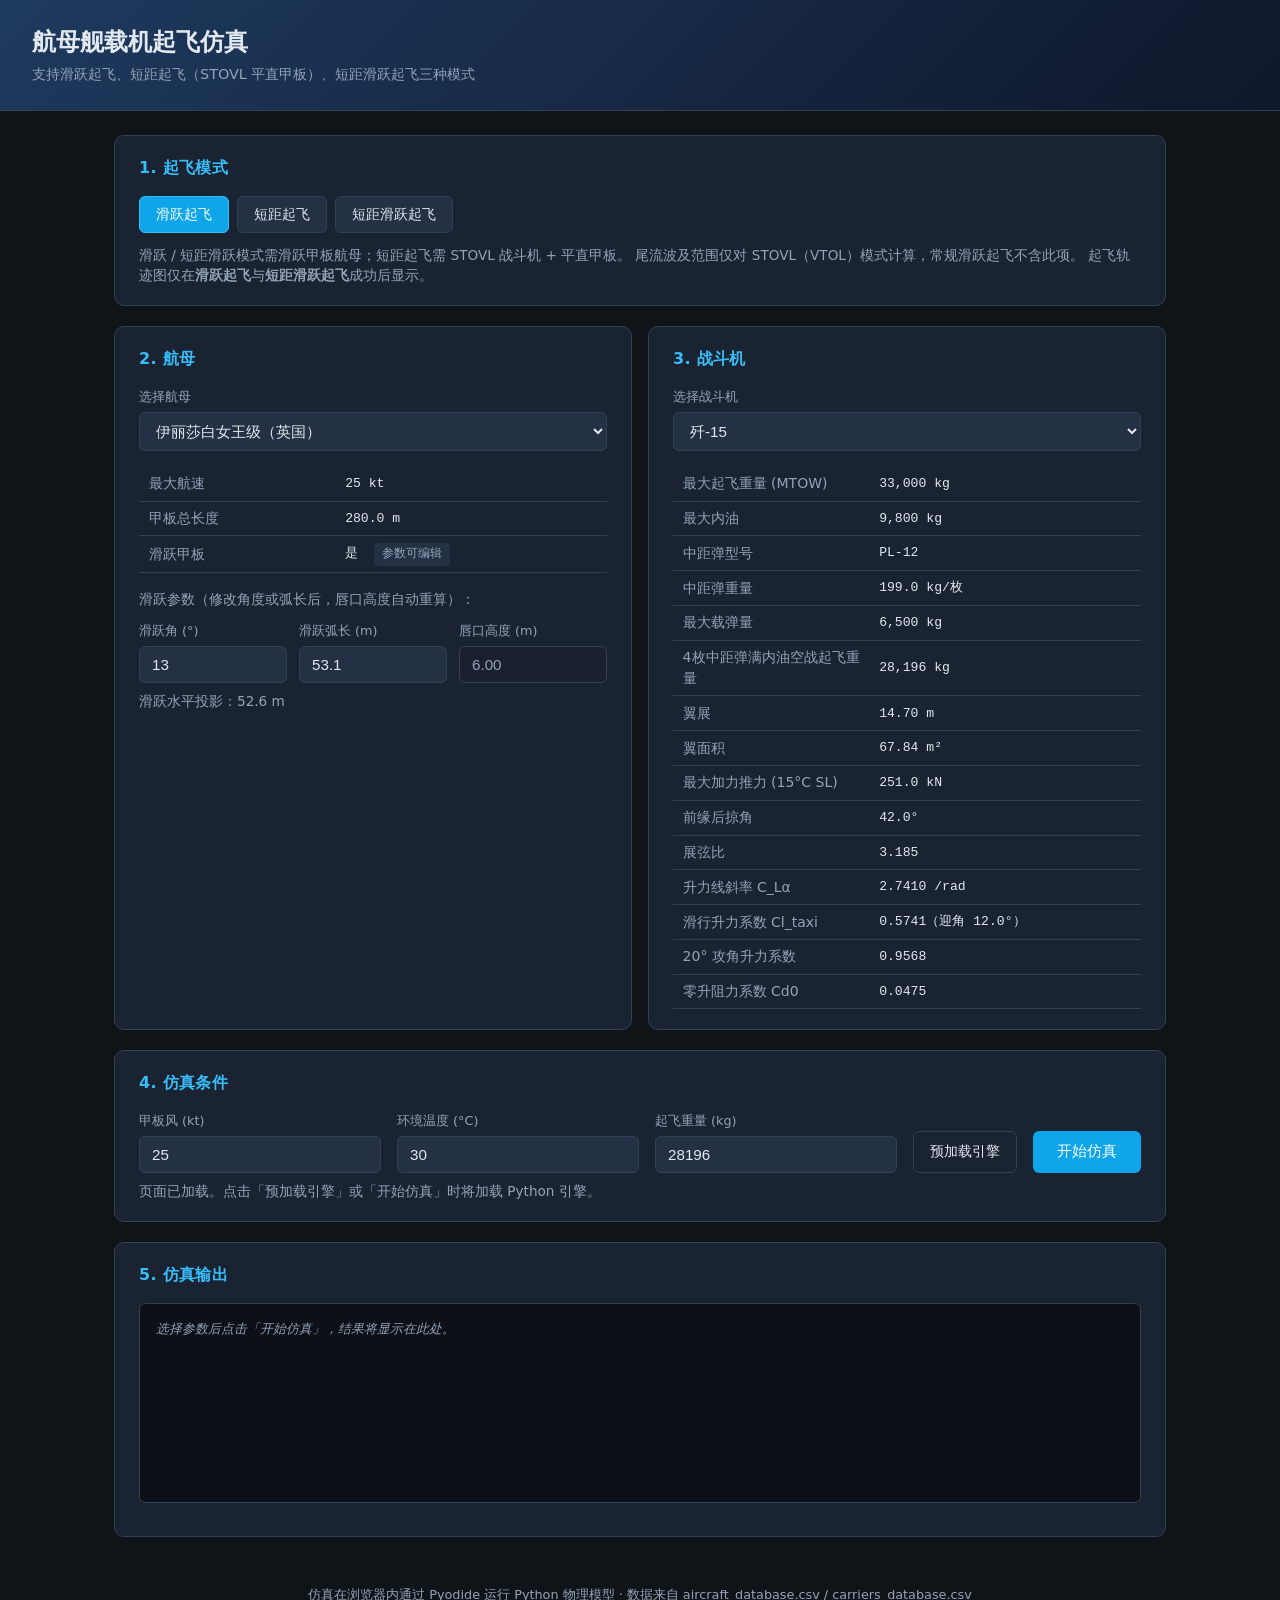
==== docs/index.html @ 0b32139d "fix: 默认甲板风始终取所选航母最大航速。 此前仅对滑跃航母自动填入，平直甲板会留在硬编码 30 kt。  Co-authored-by: Cursor <cursoragent@cursor.co" ====
<!DOCTYPE html>
<html lang="zh-CN">
<head>
  <meta charset="UTF-8">
  <meta name="viewport" content="width=device-width, initial-scale=1.0">
  <title>航母舰载机起飞仿真</title>
  <link rel="stylesheet" href="css/style.css">
</head>
<body>
  <header>
    <h1>航母舰载机起飞仿真</h1>
    <p>支持滑跃起飞、短距起飞（STOVL 平直甲板）、短距滑跃起飞三种模式</p>
  </header>

  <main>
    <section class="card">
      <h2>1. 起飞模式</h2>
      <div class="mode-group">
        <button type="button" class="mode-btn active" data-mode="ski_jump">滑跃起飞</button>
        <button type="button" class="mode-btn" data-mode="short_takeoff">短距起飞</button>
        <button type="button" class="mode-btn" data-mode="short_ski_jump">短距滑跃起飞</button>
      </div>
      <p style="margin: 0.75rem 0 0; font-size: 0.85rem; color: var(--muted);">
        滑跃 / 短距滑跃模式需滑跃甲板航母；短距起飞需 STOVL 战斗机 + 平直甲板。
        尾流波及范围仅对 STOVL（VTOL）模式计算，常规滑跃起飞不含此项。
        起飞轨迹图仅在<strong>滑跃起飞</strong>与<strong>短距滑跃起飞</strong>成功后显示。
      </p>
    </section>

    <div class="grid-2">
      <section class="card">
        <h2>2. 航母</h2>
        <label for="carrierSelect">选择航母</label>
        <select id="carrierSelect"></select>
        <table class="spec-table" style="margin-top: 1rem;">
          <tbody id="carrierSpecs"></tbody>
        </table>
        <div id="skiJumpSection" class="hidden">
          <p style="font-size: 0.85rem; color: var(--muted); margin: 1rem 0 0.5rem;">
            滑跃参数（修改角度或弧长后，唇口高度自动重算）：
          </p>
          <div class="ski-edit-row">
            <div>
              <label for="skiAngle">滑跃角 (°)</label>
              <input type="number" id="skiAngle" step="0.1" min="1" max="20">
            </div>
            <div>
              <label for="skiArcLength">滑跃弧长 (m)</label>
              <input type="number" id="skiArcLength" step="0.1" min="1">
            </div>
            <div class="readonly">
              <label for="skiHeight">唇口高度 (m)</label>
              <input type="number" id="skiHeight" readonly tabindex="-1">
            </div>
          </div>
          <p style="font-size: 0.85rem; color: var(--muted); margin: 0.5rem 0 0;">
            滑跃水平投影：<span id="skiHorizontal">—</span> m
          </p>
        </div>
      </section>

      <section class="card">
        <h2>3. 战斗机</h2>
        <label for="aircraftSelect">选择战斗机</label>
        <select id="aircraftSelect"></select>
        <table class="spec-table" style="margin-top: 1rem;">
          <tbody id="aircraftSpecs"></tbody>
        </table>
      </section>
    </div>

    <section class="card">
      <h2>4. 仿真条件</h2>
      <div class="run-row">
        <div class="field">
          <label for="windInput">甲板风 (kt)</label>
          <input type="number" id="windInput" step="0.5" min="0" value="">
        </div>
        <div class="field">
          <label for="tempInput">环境温度 (°C)</label>
          <input type="number" id="tempInput" step="0.5" value="30">
        </div>
        <div class="field">
          <label for="massInput">起飞重量 (kg)</label>
          <input type="number" id="massInput" step="10" min="1000">
        </div>
        <button type="button" id="preloadBtn" class="secondary">预加载引擎</button>
        <button type="button" id="runBtn" class="primary">开始仿真</button>
      </div>
      <div id="status"></div>
    </section>

    <section class="card">
      <h2>5. 仿真输出</h2>
      <pre id="output" class="empty">选择参数后点击「开始仿真」，结果将显示在此处。</pre>
    </section>

    <section class="card hidden" id="trajectorySection">
      <h2>6. 起飞轨迹</h2>
      <p class="trajectory-hint">侧视剖面：甲板折线与飞机质心轨迹（水平 x、高度 y，单位 m）</p>
      <p class="trajectory-meta" id="trajectoryMeta"></p>
      <canvas id="trajectoryCanvas" width="1060" height="320"></canvas>
      <div class="trajectory-legend">
        <span class="legend-item"><i class="swatch deck"></i>甲板</span>
        <span class="legend-item"><i class="swatch path"></i>飞机轨迹</span>
        <span class="legend-item"><i class="swatch limit"></i>离舰点 / 滑跑距离</span>
        <span class="legend-item"><i class="swatch marker start"></i>起点</span>
        <span class="legend-item"><i class="swatch marker exit"></i>离舰</span>
        <span class="legend-item"><i class="swatch marker end"></i>轨迹终点</span>
      </div>
    </section>
  </main>

  <footer>
    仿真在浏览器内通过 Pyodide 运行 Python 物理模型 · 数据来自 aircraft_database.csv / carriers_database.csv
  </footer>

  <script type="module" src="js/app.js?v=10"></script>
</body>
</html>
---- docs/css/style.css ----
:root {
  --bg: #0f1419;
  --surface: #1a2332;
  --surface2: #243044;
  --border: #334155;
  --text: #e2e8f0;
  --muted: #94a3b8;
  --accent: #38bdf8;
  --accent-dim: #0ea5e9;
  --success: #4ade80;
  --danger: #f87171;
  --radius: 10px;
  --font: "Segoe UI", system-ui, -apple-system, sans-serif;
  --mono: "SF Mono", "Cascadia Code", "Consolas", monospace;
}

* {
  box-sizing: border-box;
}

body {
  margin: 0;
  font-family: var(--font);
  background: var(--bg);
  color: var(--text);
  line-height: 1.5;
  min-height: 100vh;
}

header {
  background: linear-gradient(135deg, #1e3a5f 0%, #0f172a 100%);
  border-bottom: 1px solid var(--border);
  padding: 1.5rem 2rem;
}

header h1 {
  margin: 0 0 0.25rem;
  font-size: 1.5rem;
  font-weight: 600;
}

header p {
  margin: 0;
  color: var(--muted);
  font-size: 0.9rem;
}

main {
  max-width: 1100px;
  margin: 0 auto;
  padding: 1.5rem;
  display: grid;
  gap: 1.25rem;
}

.card {
  background: var(--surface);
  border: 1px solid var(--border);
  border-radius: var(--radius);
  padding: 1.25rem 1.5rem;
}

.card h2 {
  margin: 0 0 1rem;
  font-size: 1rem;
  font-weight: 600;
  color: var(--accent);
  letter-spacing: 0.02em;
}

.grid-2 {
  display: grid;
  grid-template-columns: 1fr 1fr;
  gap: 1rem;
}

@media (max-width: 720px) {
  .grid-2 {
    grid-template-columns: 1fr;
  }
}

label {
  display: block;
  font-size: 0.8rem;
  color: var(--muted);
  margin-bottom: 0.35rem;
}

select,
input[type="number"],
input[type="text"] {
  width: 100%;
  padding: 0.55rem 0.75rem;
  background: var(--surface2);
  border: 1px solid var(--border);
  border-radius: 6px;
  color: var(--text);
  font-size: 0.95rem;
}

select:focus,
input:focus {
  outline: none;
  border-color: var(--accent);
  box-shadow: 0 0 0 2px rgba(56, 189, 248, 0.2);
}

.mode-group {
  display: flex;
  flex-wrap: wrap;
  gap: 0.5rem;
}

.mode-btn {
  padding: 0.5rem 1rem;
  border: 1px solid var(--border);
  border-radius: 6px;
  background: var(--surface2);
  color: var(--text);
  cursor: pointer;
  font-size: 0.9rem;
  transition: border-color 0.15s, background 0.15s;
}

.mode-btn:hover {
  border-color: var(--accent);
}

.mode-btn.active {
  background: var(--accent-dim);
  border-color: var(--accent);
  color: #fff;
  font-weight: 500;
}

.spec-table {
  width: 100%;
  border-collapse: collapse;
  font-size: 0.875rem;
}

.spec-table th,
.spec-table td {
  padding: 0.4rem 0.6rem;
  text-align: left;
  border-bottom: 1px solid var(--border);
}

.spec-table th {
  color: var(--muted);
  font-weight: 500;
  width: 42%;
}

.spec-table td {
  font-family: var(--mono);
  font-size: 0.82rem;
}

.ski-edit-row {
  display: grid;
  grid-template-columns: 1fr 1fr 1fr;
  gap: 0.75rem;
  margin-top: 0.75rem;
}

.ski-edit-row .readonly input {
  background: #1a2030;
  color: var(--muted);
  cursor: not-allowed;
}

.run-row {
  display: flex;
  flex-wrap: wrap;
  align-items: flex-end;
  gap: 1rem;
}

.run-row .field {
  flex: 1;
  min-width: 120px;
}

button.primary {
  padding: 0.65rem 1.5rem;
  background: var(--accent-dim);
  color: #fff;
  border: none;
  border-radius: 6px;
  font-size: 0.95rem;
  font-weight: 500;
  cursor: pointer;
  white-space: nowrap;
}

button.primary:hover:not(:disabled) {
  background: var(--accent);
}

button.primary:disabled {
  opacity: 0.5;
  cursor: not-allowed;
}

button.secondary {
  padding: 0.65rem 1rem;
  background: transparent;
  color: var(--text);
  border: 1px solid var(--border);
  border-radius: 6px;
  font-size: 0.9rem;
  cursor: pointer;
  white-space: nowrap;
}

button.secondary:hover:not(:disabled) {
  border-color: var(--accent);
  color: var(--accent);
}

#output {
  background: #0d1117;
  border: 1px solid var(--border);
  border-radius: 6px;
  padding: 1rem;
  font-family: var(--mono);
  font-size: 0.8rem;
  line-height: 1.55;
  white-space: pre-wrap;
  word-break: break-word;
  min-height: 200px;
  max-height: 520px;
  overflow-y: auto;
  color: #c9d1d9;
}

#output.empty {
  color: var(--muted);
  font-style: italic;
}

#status {
  font-size: 0.85rem;
  color: var(--muted);
  margin-top: 0.5rem;
}

#status.loading {
  color: var(--accent);
}

#status.error {
  color: var(--danger);
}

#status.ok {
  color: var(--success);
}

.hidden {
  display: none !important;
}

.badge {
  display: inline-block;
  padding: 0.15rem 0.5rem;
  border-radius: 4px;
  font-size: 0.75rem;
  background: var(--surface2);
  color: var(--muted);
  margin-left: 0.5rem;
}

footer {
  text-align: center;
  padding: 1.5rem;
  color: var(--muted);
  font-size: 0.8rem;
}

.trajectory-hint {
  margin: 0 0 0.35rem;
  font-size: 0.85rem;
  color: var(--muted);
}

.trajectory-meta {
  margin: 0 0 0.75rem;
  font-size: 0.85rem;
  color: var(--accent);
}

#trajectoryCanvas {
  display: block;
  width: 100%;
  height: 320px;
  min-height: 240px;
  background: var(--surface2);
  border: 1px solid var(--border);
  border-radius: var(--radius);
}

.trajectory-legend {
  display: flex;
  flex-wrap: wrap;
  gap: 1rem;
  margin-top: 0.75rem;
  font-size: 0.85rem;
  color: var(--muted);
}

.legend-item {
  display: inline-flex;
  align-items: center;
  gap: 0.35rem;
}

.swatch {
  display: inline-block;
  width: 1.25rem;
  height: 0.2rem;
  border-radius: 2px;
}

.swatch.deck {
  background: #64748b;
}

.swatch.path {
  background: var(--accent);
}

.swatch.limit {
  background: repeating-linear-gradient(
    90deg,
    var(--danger) 0 4px,
    transparent 4px 7px
  );
  height: 0.65rem;
  width: 0.35rem;
}

.swatch.marker {
  width: 0.55rem;
  height: 0.55rem;
  border-radius: 50%;
}

.swatch.marker.start {
  background: #4ade80;
}

.swatch.marker.exit {
  background: #fb923c;
}

.swatch.marker.end {
  background: #fbbf24;
}
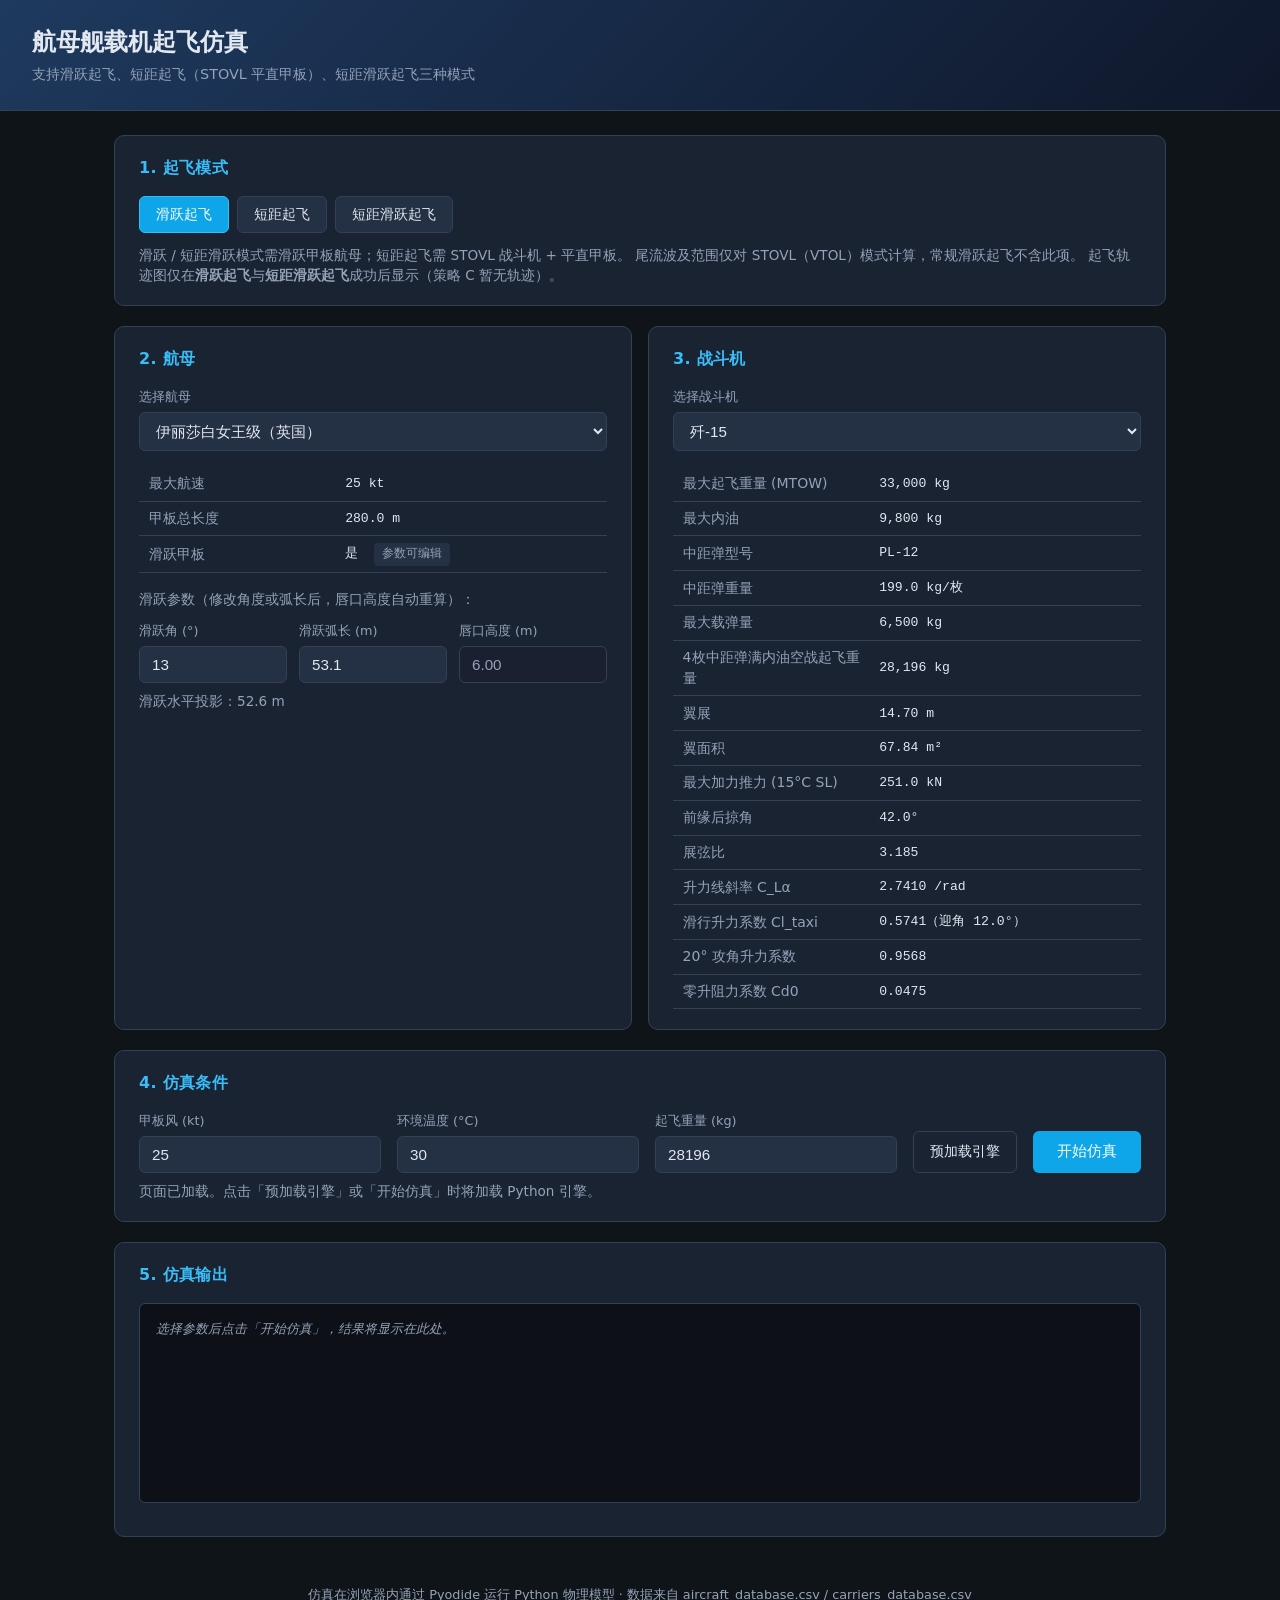
==== commit 63e8f7cf: "feat: 短距/短距滑跃起飞支持选择喷口策略 A/B/C。 Web 与小程序在 STOVL 模式下展示策略切换，仿真按所选策略搜索并返回结果。  Co-authored-by: Cursor <cu" ====
--- a/docs/index.html
+++ b/docs/index.html
@@ -23,8 +23,16 @@
       <p style="margin: 0.75rem 0 0; font-size: 0.85rem; color: var(--muted);">
         滑跃 / 短距滑跃模式需滑跃甲板航母；短距起飞需 STOVL 战斗机 + 平直甲板。
         尾流波及范围仅对 STOVL（VTOL）模式计算，常规滑跃起飞不含此项。
-        起飞轨迹图仅在<strong>滑跃起飞</strong>与<strong>短距滑跃起飞</strong>成功后显示。
+        起飞轨迹图仅在<strong>滑跃起飞</strong>与<strong>短距滑跃起飞</strong>成功后显示（策略 C 暂无轨迹）。
       </p>
+      <div id="strategySection" class="hidden" style="margin-top: 1rem;">
+        <h3 style="margin: 0 0 0.5rem; font-size: 0.95rem; color: var(--accent);">喷口策略（短距 / 短距滑跃）</h3>
+        <div class="mode-group" id="strategyGroup">
+          <button type="button" class="mode-btn strategy-btn active" data-strategy="A">策略 A — 延迟偏转</button>
+          <button type="button" class="mode-btn strategy-btn" data-strategy="B">策略 B — 全程固定</button>
+          <button type="button" class="mode-btn strategy-btn" data-strategy="C">策略 C — 尾流约束</button>
+        </div>
+      </div>
     </section>
 
     <div class="grid-2">
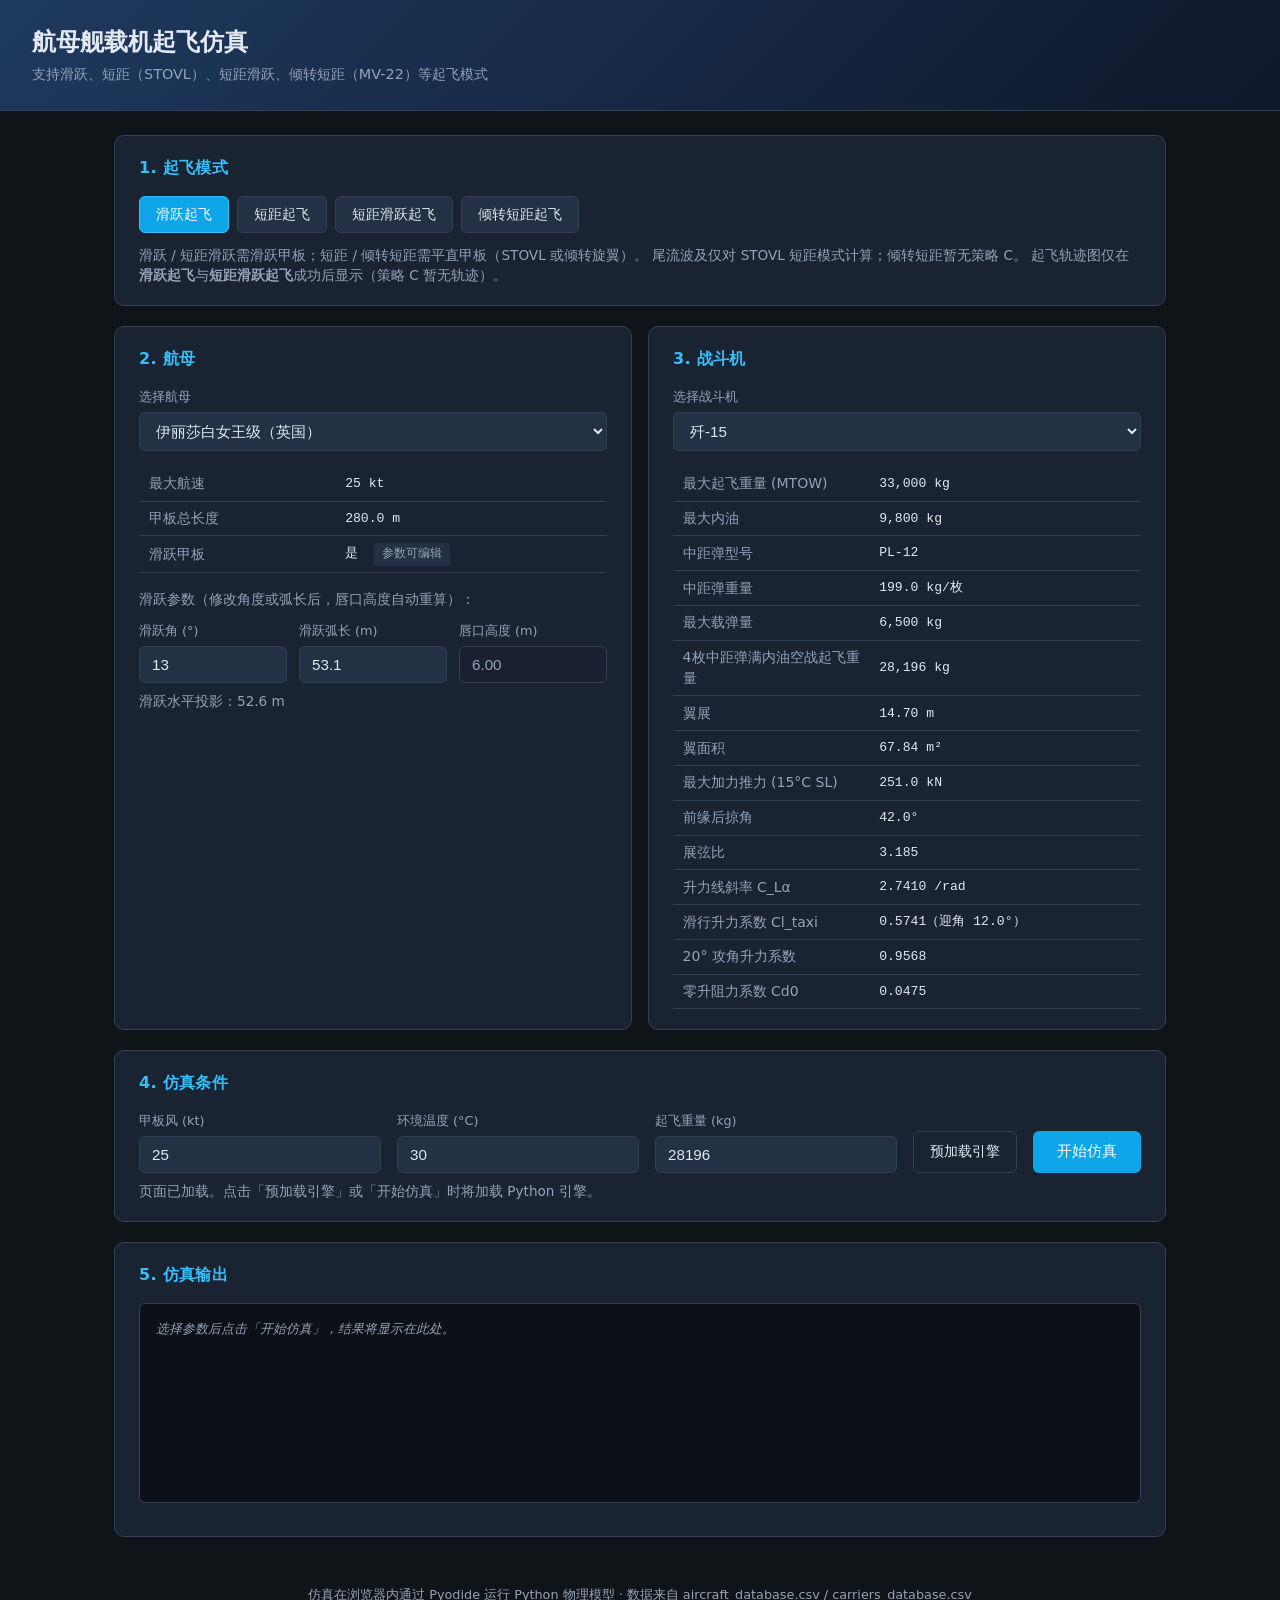
==== commit 45d8ec0b: "feat: 新增倾转短距起飞模式（MV-22 涡桨功率换推力，策略 A/B）。 按轴功率与桨盘建模推力并计入短舱遮挡；暂不计尾流，故不提供策略 C。  Co-authored-by: Cursor <" ====
--- a/docs/index.html
+++ b/docs/index.html
@@ -9,7 +9,7 @@
 <body>
   <header>
     <h1>航母舰载机起飞仿真</h1>
-    <p>支持滑跃起飞、短距起飞（STOVL 平直甲板）、短距滑跃起飞三种模式</p>
+    <p>支持滑跃、短距（STOVL）、短距滑跃、倾转短距（MV-22）等起飞模式</p>
   </header>
 
   <main>
@@ -19,18 +19,19 @@
         <button type="button" class="mode-btn active" data-mode="ski_jump">滑跃起飞</button>
         <button type="button" class="mode-btn" data-mode="short_takeoff">短距起飞</button>
         <button type="button" class="mode-btn" data-mode="short_ski_jump">短距滑跃起飞</button>
+        <button type="button" class="mode-btn" data-mode="tiltrotor_short_takeoff">倾转短距起飞</button>
       </div>
       <p style="margin: 0.75rem 0 0; font-size: 0.85rem; color: var(--muted);">
-        滑跃 / 短距滑跃模式需滑跃甲板航母；短距起飞需 STOVL 战斗机 + 平直甲板。
-        尾流波及范围仅对 STOVL（VTOL）模式计算，常规滑跃起飞不含此项。
+        滑跃 / 短距滑跃需滑跃甲板；短距 / 倾转短距需平直甲板（STOVL 或倾转旋翼）。
+        尾流波及仅对 STOVL 短距模式计算；倾转短距暂无策略 C。
         起飞轨迹图仅在<strong>滑跃起飞</strong>与<strong>短距滑跃起飞</strong>成功后显示（策略 C 暂无轨迹）。
       </p>
       <div id="strategySection" class="hidden" style="margin-top: 1rem;">
-        <h3 style="margin: 0 0 0.5rem; font-size: 0.95rem; color: var(--accent);">喷口策略（短距 / 短距滑跃）</h3>
+        <h3 id="strategyTitle" style="margin: 0 0 0.5rem; font-size: 0.95rem; color: var(--accent);">喷口 / 短舱策略</h3>
         <div class="mode-group" id="strategyGroup">
-          <button type="button" class="mode-btn strategy-btn active" data-strategy="A">策略 A — 延迟偏转</button>
-          <button type="button" class="mode-btn strategy-btn" data-strategy="B">策略 B — 全程固定</button>
-          <button type="button" class="mode-btn strategy-btn" data-strategy="C">策略 C — 尾流约束</button>
+          <button type="button" class="mode-btn strategy-btn active" data-strategy="A">策略 A</button>
+          <button type="button" class="mode-btn strategy-btn" data-strategy="B">策略 B</button>
+          <button type="button" class="mode-btn strategy-btn" data-strategy="C" id="strategyBtnC">策略 C</button>
         </div>
       </div>
     </section>
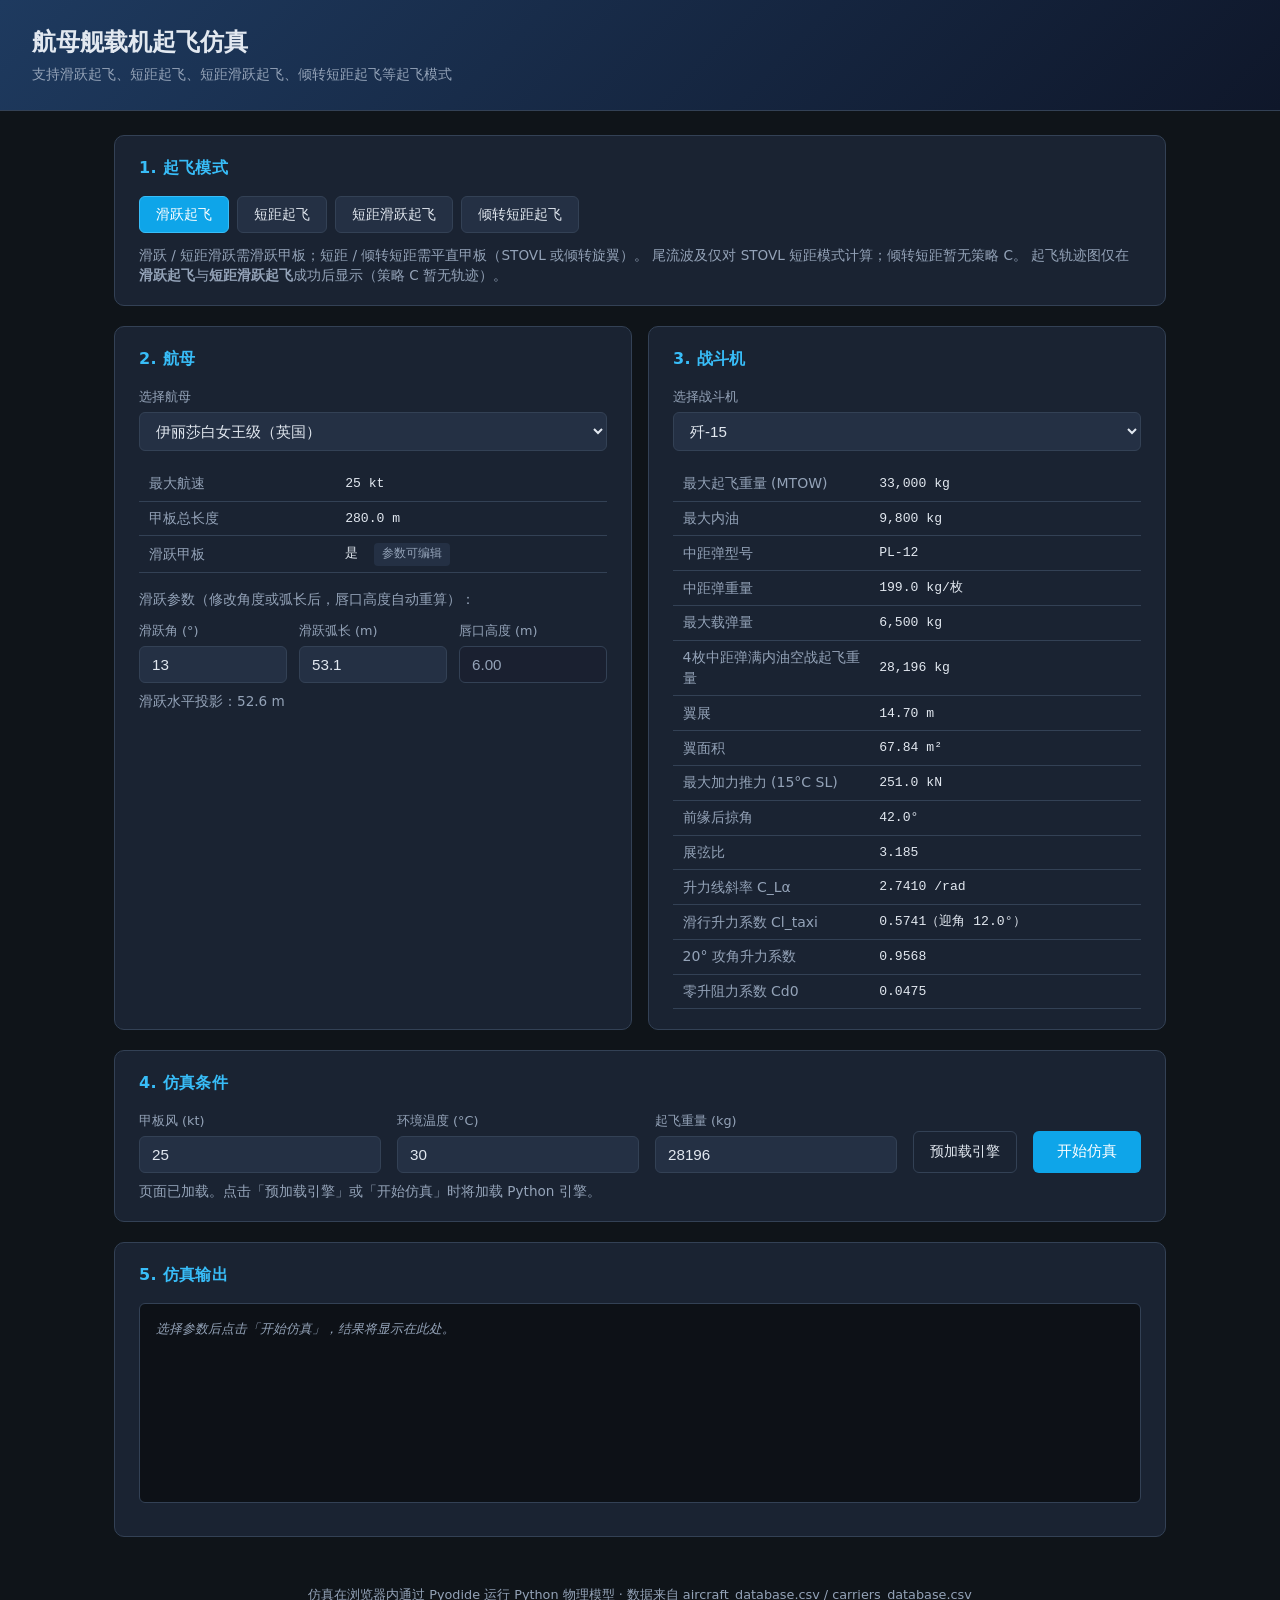
==== commit 7fe27715: "fix: 让 HTML 模式列表与 catalog 同源并强制刷新 Pages。 GitHub Pages 曾卡在倾转功能前的旧构建；模式按钮改为读 data.modes，并加跨通道同步测试与规范。 " ====
--- a/docs/index.html
+++ b/docs/index.html
@@ -9,19 +9,14 @@
 <body>
   <header>
     <h1>航母舰载机起飞仿真</h1>
-    <p>支持滑跃、短距（STOVL）、短距滑跃、倾转短距（MV-22）等起飞模式</p>
+    <p id="headerSubtitle">支持多种起飞模式（由 data.json 同步）</p>
   </header>
 
   <main>
     <section class="card">
       <h2>1. 起飞模式</h2>
-      <div class="mode-group">
-        <button type="button" class="mode-btn active" data-mode="ski_jump">滑跃起飞</button>
-        <button type="button" class="mode-btn" data-mode="short_takeoff">短距起飞</button>
-        <button type="button" class="mode-btn" data-mode="short_ski_jump">短距滑跃起飞</button>
-        <button type="button" class="mode-btn" data-mode="tiltrotor_short_takeoff">倾转短距起飞</button>
-      </div>
-      <p style="margin: 0.75rem 0 0; font-size: 0.85rem; color: var(--muted);">
+      <div class="mode-group" id="modeGroup"></div>
+      <p id="modeHint" style="margin: 0.75rem 0 0; font-size: 0.85rem; color: var(--muted);">
         滑跃 / 短距滑跃需滑跃甲板；短距 / 倾转短距需平直甲板（STOVL 或倾转旋翼）。
         尾流波及仅对 STOVL 短距模式计算；倾转短距暂无策略 C。
         起飞轨迹图仅在<strong>滑跃起飞</strong>与<strong>短距滑跃起飞</strong>成功后显示（策略 C 暂无轨迹）。
@@ -124,6 +119,6 @@
     仿真在浏览器内通过 Pyodide 运行 Python 物理模型 · 数据来自 aircraft_database.csv / carriers_database.csv
   </footer>
 
-  <script type="module" src="js/app.js?v=10"></script>
+  <script type="module" src="js/app.js?v=16"></script>
 </body>
 </html>
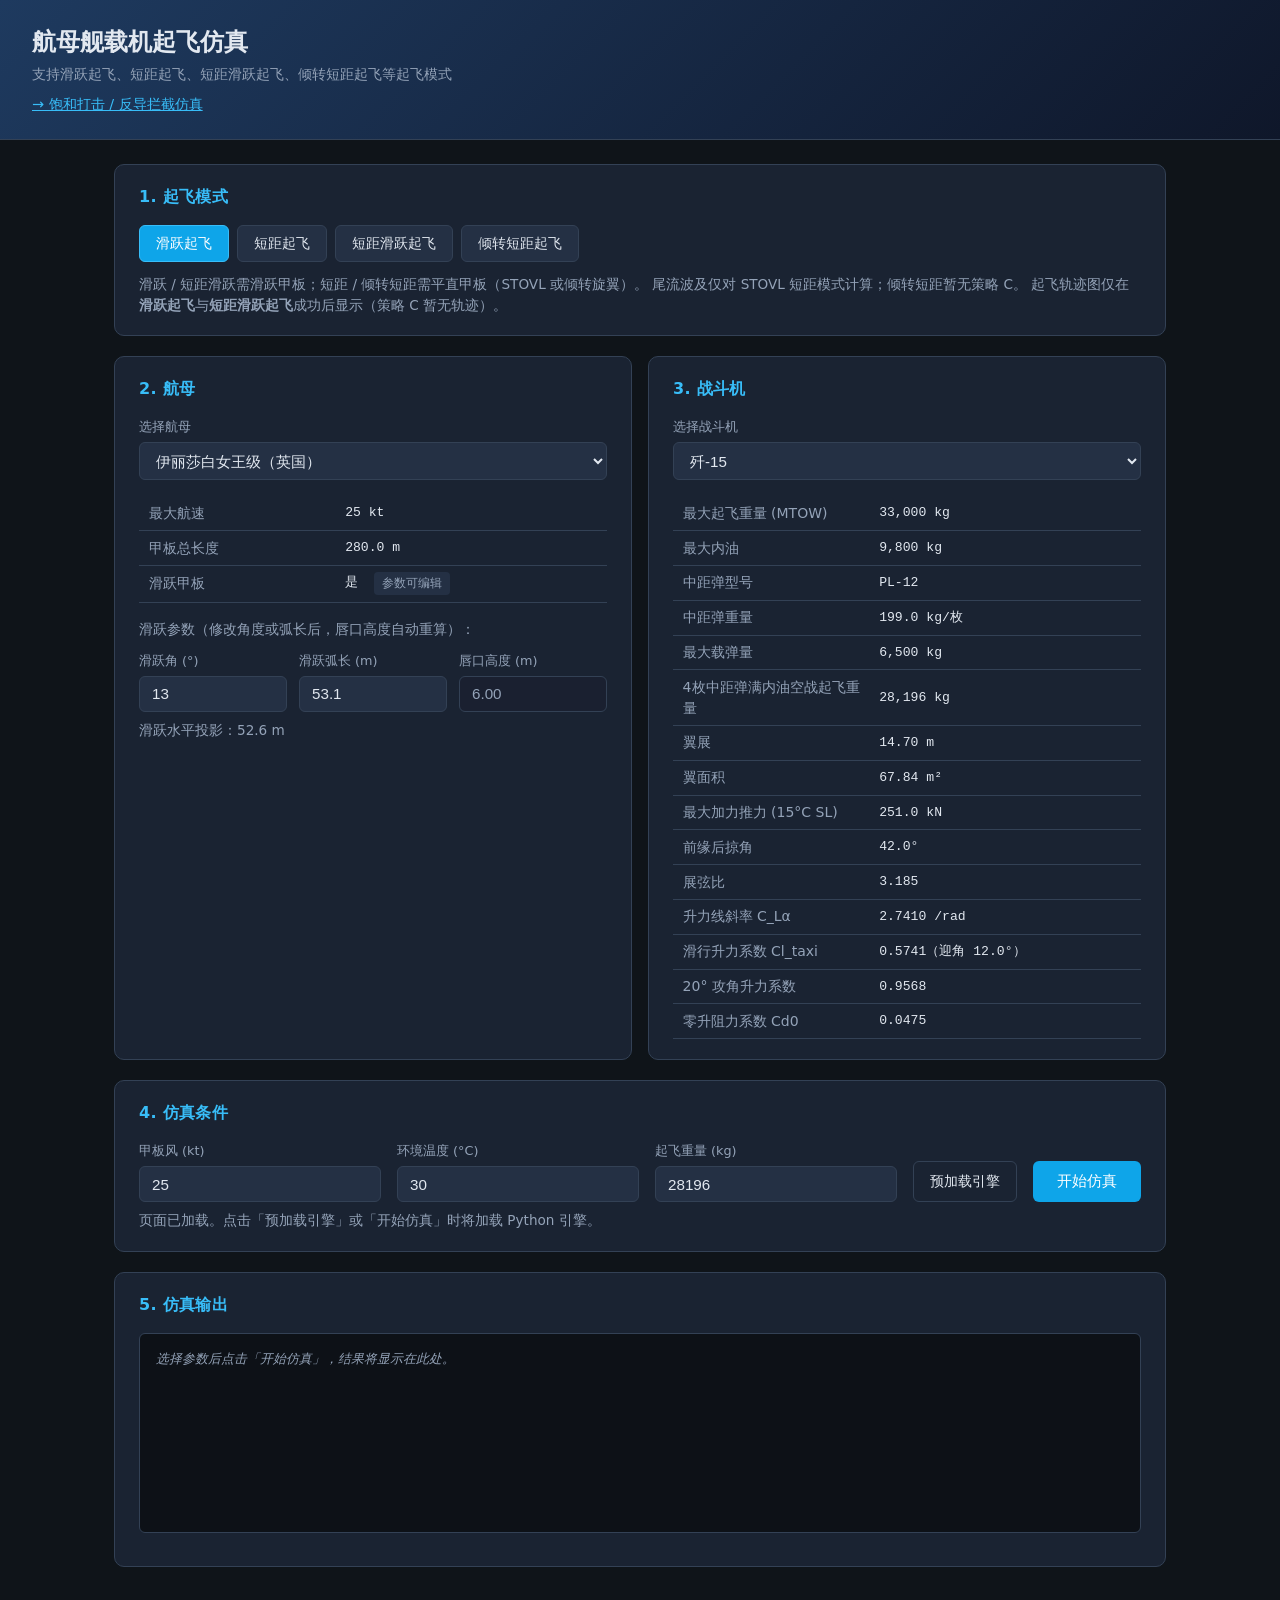
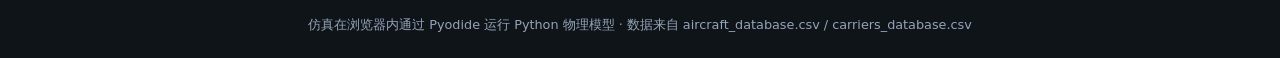
==== commit a3079dca: "feat: 将饱和打击仿真重构为与起飞同源的多通道第二功能。 Python 核心 + utils、HTML/小程序/iOS 三端发布，并补齐 unit/e2e 测试。  Co-authored-by:" ====
--- a/docs/index.html
+++ b/docs/index.html
@@ -10,6 +10,7 @@
   <header>
     <h1>航母舰载机起飞仿真</h1>
     <p id="headerSubtitle">支持多种起飞模式（由 data.json 同步）</p>
+    <p style="margin:0.5rem 0 0;"><a href="saturation-strike.html" style="color:var(--accent);font-size:0.9rem;">→ 饱和打击 / 反导拦截仿真</a></p>
   </header>
 
   <main>
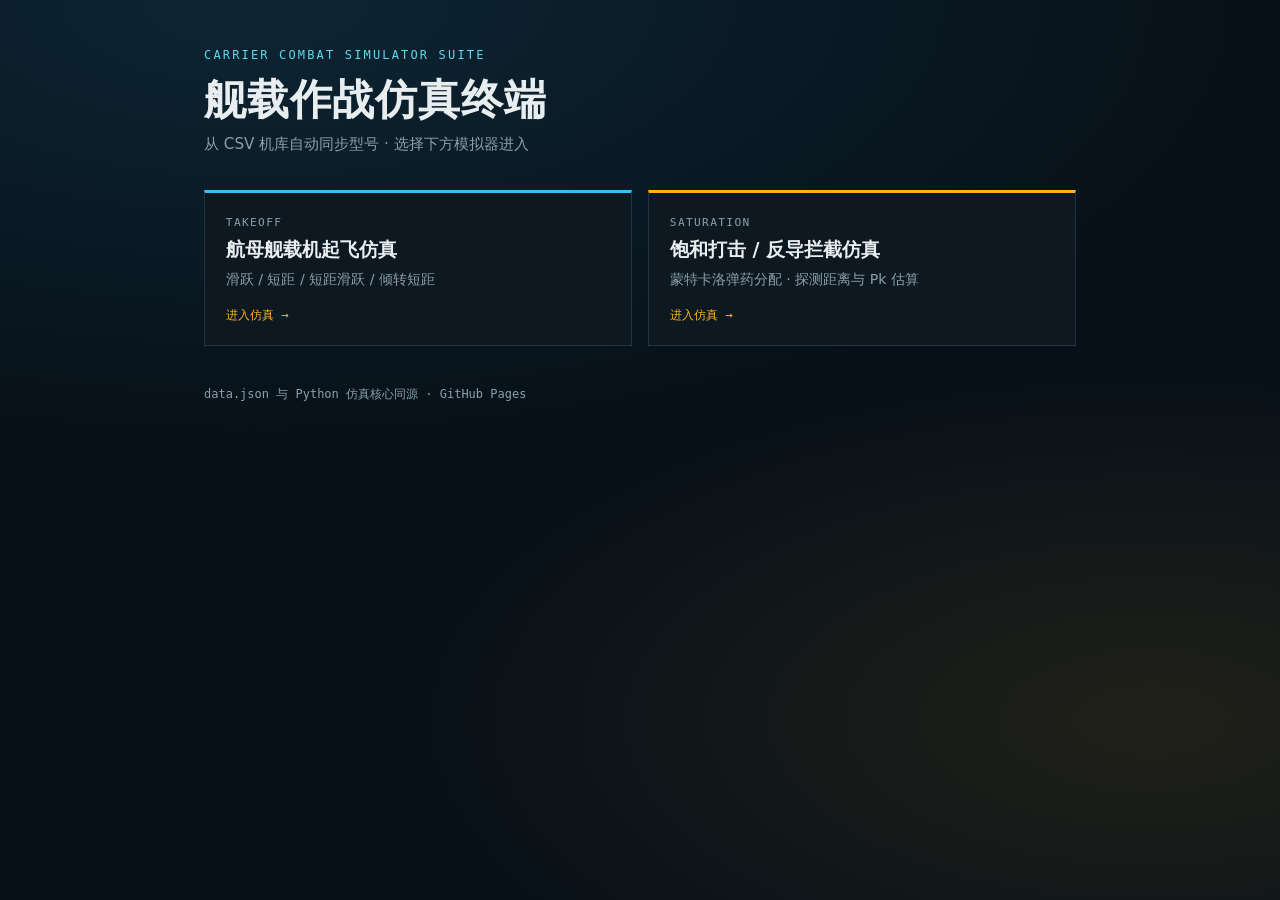
==== commit 607d23b6: "feat: 饱和打击装备入库 CSV，并增加跨端模拟器启动页。 起飞与饱和型号均由 CSV→data.json 自动同步到 HTML/小程序/iOS。  Co-authored-by: Cursor " ====
--- a/docs/index.html
+++ b/docs/index.html
@@ -3,123 +3,21 @@
 <head>
   <meta charset="UTF-8">
   <meta name="viewport" content="width=device-width, initial-scale=1.0">
-  <title>航母舰载机起飞仿真</title>
-  <link rel="stylesheet" href="css/style.css">
+  <title>舰载作战仿真终端</title>
+  <link rel="stylesheet" href="css/hub.css?v=1">
 </head>
 <body>
-  <header>
-    <h1>航母舰载机起飞仿真</h1>
-    <p id="headerSubtitle">支持多种起飞模式（由 data.json 同步）</p>
-    <p style="margin:0.5rem 0 0;"><a href="saturation-strike.html" style="color:var(--accent);font-size:0.9rem;">→ 饱和打击 / 反导拦截仿真</a></p>
-  </header>
-
-  <main>
-    <section class="card">
-      <h2>1. 起飞模式</h2>
-      <div class="mode-group" id="modeGroup"></div>
-      <p id="modeHint" style="margin: 0.75rem 0 0; font-size: 0.85rem; color: var(--muted);">
-        滑跃 / 短距滑跃需滑跃甲板；短距 / 倾转短距需平直甲板（STOVL 或倾转旋翼）。
-        尾流波及仅对 STOVL 短距模式计算；倾转短距暂无策略 C。
-        起飞轨迹图仅在<strong>滑跃起飞</strong>与<strong>短距滑跃起飞</strong>成功后显示（策略 C 暂无轨迹）。
-      </p>
-      <div id="strategySection" class="hidden" style="margin-top: 1rem;">
-        <h3 id="strategyTitle" style="margin: 0 0 0.5rem; font-size: 0.95rem; color: var(--accent);">喷口 / 短舱策略</h3>
-        <div class="mode-group" id="strategyGroup">
-          <button type="button" class="mode-btn strategy-btn active" data-strategy="A">策略 A</button>
-          <button type="button" class="mode-btn strategy-btn" data-strategy="B">策略 B</button>
-          <button type="button" class="mode-btn strategy-btn" data-strategy="C" id="strategyBtnC">策略 C</button>
-        </div>
-      </div>
-    </section>
-
-    <div class="grid-2">
-      <section class="card">
-        <h2>2. 航母</h2>
-        <label for="carrierSelect">选择航母</label>
-        <select id="carrierSelect"></select>
-        <table class="spec-table" style="margin-top: 1rem;">
-          <tbody id="carrierSpecs"></tbody>
-        </table>
-        <div id="skiJumpSection" class="hidden">
-          <p style="font-size: 0.85rem; color: var(--muted); margin: 1rem 0 0.5rem;">
-            滑跃参数（修改角度或弧长后，唇口高度自动重算）：
-          </p>
-          <div class="ski-edit-row">
-            <div>
-              <label for="skiAngle">滑跃角 (°)</label>
-              <input type="number" id="skiAngle" step="0.1" min="1" max="20">
-            </div>
-            <div>
-              <label for="skiArcLength">滑跃弧长 (m)</label>
-              <input type="number" id="skiArcLength" step="0.1" min="1">
-            </div>
-            <div class="readonly">
-              <label for="skiHeight">唇口高度 (m)</label>
-              <input type="number" id="skiHeight" readonly tabindex="-1">
-            </div>
-          </div>
-          <p style="font-size: 0.85rem; color: var(--muted); margin: 0.5rem 0 0;">
-            滑跃水平投影：<span id="skiHorizontal">—</span> m
-          </p>
-        </div>
-      </section>
-
-      <section class="card">
-        <h2>3. 战斗机</h2>
-        <label for="aircraftSelect">选择战斗机</label>
-        <select id="aircraftSelect"></select>
-        <table class="spec-table" style="margin-top: 1rem;">
-          <tbody id="aircraftSpecs"></tbody>
-        </table>
-      </section>
-    </div>
-
-    <section class="card">
-      <h2>4. 仿真条件</h2>
-      <div class="run-row">
-        <div class="field">
-          <label for="windInput">甲板风 (kt)</label>
-          <input type="number" id="windInput" step="0.5" min="0" value="">
-        </div>
-        <div class="field">
-          <label for="tempInput">环境温度 (°C)</label>
-          <input type="number" id="tempInput" step="0.5" value="30">
-        </div>
-        <div class="field">
-          <label for="massInput">起飞重量 (kg)</label>
-          <input type="number" id="massInput" step="10" min="1000">
-        </div>
-        <button type="button" id="preloadBtn" class="secondary">预加载引擎</button>
-        <button type="button" id="runBtn" class="primary">开始仿真</button>
-      </div>
-      <div id="status"></div>
-    </section>
-
-    <section class="card">
-      <h2>5. 仿真输出</h2>
-      <pre id="output" class="empty">选择参数后点击「开始仿真」，结果将显示在此处。</pre>
-    </section>
-
-    <section class="card hidden" id="trajectorySection">
-      <h2>6. 起飞轨迹</h2>
-      <p class="trajectory-hint">侧视剖面：甲板折线与飞机质心轨迹（水平 x、高度 y，单位 m）</p>
-      <p class="trajectory-meta" id="trajectoryMeta"></p>
-      <canvas id="trajectoryCanvas" width="1060" height="320"></canvas>
-      <div class="trajectory-legend">
-        <span class="legend-item"><i class="swatch deck"></i>甲板</span>
-        <span class="legend-item"><i class="swatch path"></i>飞机轨迹</span>
-        <span class="legend-item"><i class="swatch limit"></i>离舰点 / 滑跑距离</span>
-        <span class="legend-item"><i class="swatch marker start"></i>起点</span>
-        <span class="legend-item"><i class="swatch marker exit"></i>离舰</span>
-        <span class="legend-item"><i class="swatch marker end"></i>轨迹终点</span>
-      </div>
-    </section>
-  </main>
-
-  <footer>
-    仿真在浏览器内通过 Pyodide 运行 Python 物理模型 · 数据来自 aircraft_database.csv / carriers_database.csv
-  </footer>
-
-  <script type="module" src="js/app.js?v=16"></script>
+  <div class="hub">
+    <header class="hub-header">
+      <p class="hub-eyebrow">CARRIER COMBAT SIMULATOR SUITE</p>
+      <h1 class="hub-title">舰载作战仿真终端</h1>
+      <p class="hub-sub">从 CSV 机库自动同步型号 · 选择下方模拟器进入</p>
+    </header>
+    <main class="hub-grid" id="simGrid">
+      <p class="hub-loading" id="hubStatus">正在加载模拟器目录…</p>
+    </main>
+    <footer class="hub-footer">data.json 与 Python 仿真核心同源 · GitHub Pages</footer>
+  </div>
+  <script type="module" src="js/hub.js?v=1"></script>
 </body>
 </html>
--- a/docs/css/hub.css
+++ b/docs/css/hub.css
@@ -0,0 +1,122 @@
+:root {
+  --bg: #071018;
+  --panel: #0d1820;
+  --line: #243540;
+  --text: #e8eef0;
+  --muted: #8aa0a8;
+  --amber: #ffb020;
+  --cyan: #5fd8e8;
+  --blue: #38bdf8;
+  --font: "Segoe UI", system-ui, -apple-system, sans-serif;
+  --mono: "SF Mono", "Cascadia Code", Menlo, monospace;
+}
+
+* { box-sizing: border-box; }
+html, body {
+  margin: 0;
+  min-height: 100vh;
+  background:
+    radial-gradient(ellipse 80% 50% at 20% 0%, rgba(56, 189, 248, 0.12), transparent),
+    radial-gradient(ellipse 60% 40% at 90% 80%, rgba(255, 176, 32, 0.1), transparent),
+    var(--bg);
+  color: var(--text);
+  font-family: var(--font);
+}
+
+.hub {
+  max-width: 920px;
+  margin: 0 auto;
+  padding: 3rem 1.5rem 2rem;
+}
+
+.hub-eyebrow {
+  margin: 0;
+  font-family: var(--mono);
+  font-size: 0.75rem;
+  letter-spacing: 0.18em;
+  color: var(--cyan);
+}
+
+.hub-title {
+  margin: 0.6rem 0 0.4rem;
+  font-size: clamp(1.8rem, 4vw, 2.6rem);
+  font-weight: 650;
+  letter-spacing: 0.02em;
+}
+
+.hub-sub {
+  margin: 0;
+  color: var(--muted);
+  font-size: 0.95rem;
+}
+
+.hub-grid {
+  display: grid;
+  gap: 1rem;
+  margin-top: 2.2rem;
+}
+
+@media (min-width: 720px) {
+  .hub-grid { grid-template-columns: 1fr 1fr; }
+}
+
+.sim-card {
+  display: block;
+  text-decoration: none;
+  color: inherit;
+  background: var(--panel);
+  border: 1px solid var(--line);
+  padding: 1.4rem 1.3rem 1.3rem;
+  transition: border-color 0.15s, transform 0.15s;
+}
+
+.sim-card:hover {
+  border-color: var(--amber);
+  transform: translateY(-2px);
+}
+
+.sim-card.takeoff { border-top: 3px solid var(--blue); }
+.sim-card.saturation { border-top: 3px solid var(--amber); }
+
+.sim-id {
+  font-family: var(--mono);
+  font-size: 0.7rem;
+  letter-spacing: 0.12em;
+  color: var(--muted);
+  text-transform: uppercase;
+}
+
+.sim-name {
+  margin: 0.55rem 0 0.35rem;
+  font-size: 1.2rem;
+  font-weight: 600;
+}
+
+.sim-sub {
+  margin: 0;
+  color: var(--muted);
+  font-size: 0.88rem;
+  line-height: 1.45;
+}
+
+.sim-cta {
+  margin-top: 1.1rem;
+  font-family: var(--mono);
+  font-size: 0.78rem;
+  color: var(--amber);
+}
+
+.hub-loading, .hub-error {
+  color: var(--muted);
+  font-family: var(--mono);
+  font-size: 0.85rem;
+}
+
+.hub-error { color: #f87171; }
+
+.hub-footer {
+  margin-top: 2.5rem;
+  font-size: 0.75rem;
+  color: var(--muted);
+  font-family: var(--mono);
+}
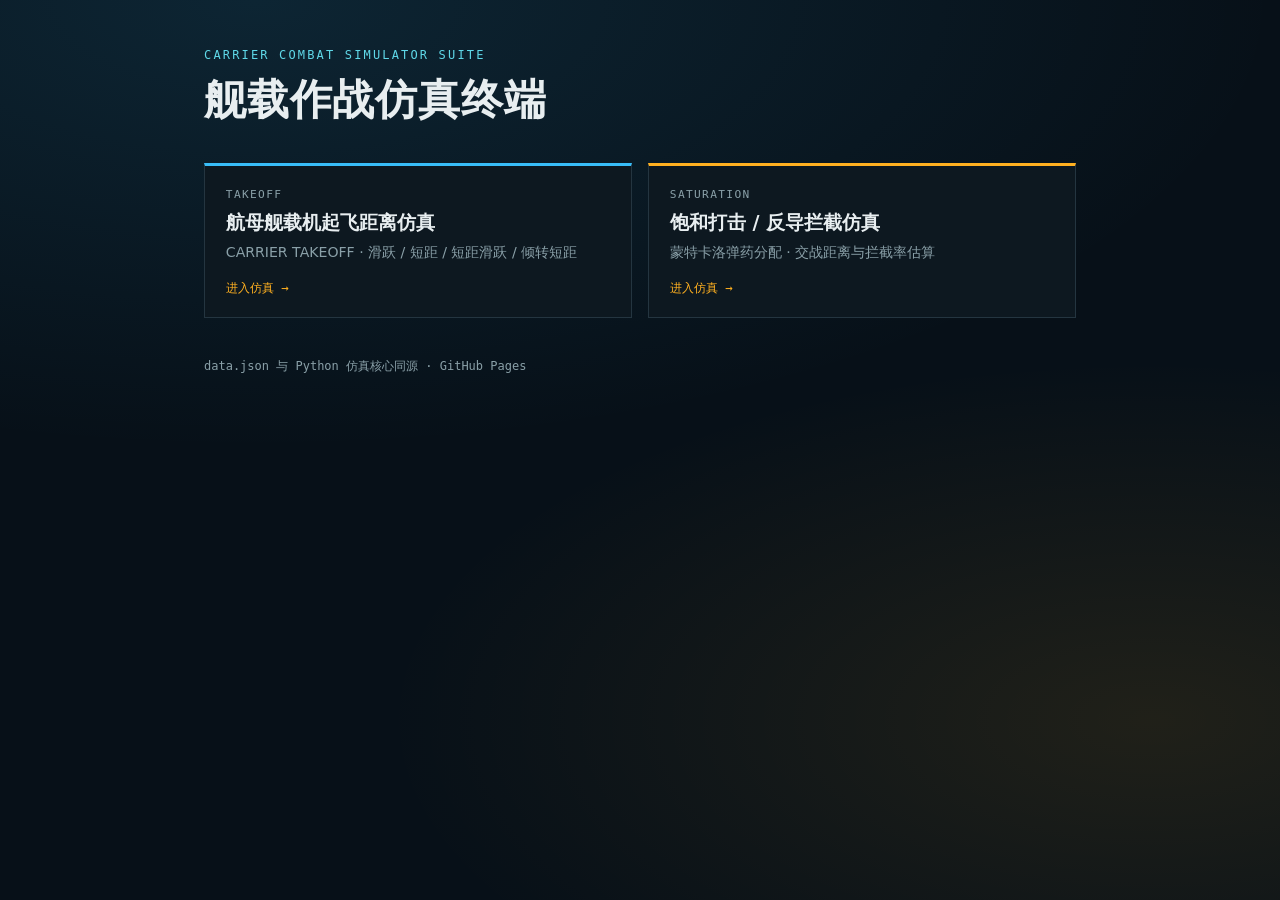
==== commit 8d5c5491: "update: 起飞仿真更名为起飞距离仿真，并去掉启动页 CSV 同步提示。 Co-authored-by: Cursor <cursoragent@cursor.com>" ====
--- a/docs/index.html
+++ b/docs/index.html
@@ -4,20 +4,19 @@
   <meta charset="UTF-8">
   <meta name="viewport" content="width=device-width, initial-scale=1.0">
   <title>舰载作战仿真终端</title>
-  <link rel="stylesheet" href="css/hub.css?v=1">
+  <link rel="stylesheet" href="css/hub.css?v=2">
 </head>
 <body>
   <div class="hub">
     <header class="hub-header">
       <p class="hub-eyebrow">CARRIER COMBAT SIMULATOR SUITE</p>
       <h1 class="hub-title">舰载作战仿真终端</h1>
-      <p class="hub-sub">从 CSV 机库自动同步型号 · 选择下方模拟器进入</p>
     </header>
     <main class="hub-grid" id="simGrid">
       <p class="hub-loading" id="hubStatus">正在加载模拟器目录…</p>
     </main>
     <footer class="hub-footer">data.json 与 Python 仿真核心同源 · GitHub Pages</footer>
   </div>
-  <script type="module" src="js/hub.js?v=1"></script>
+  <script type="module" src="js/hub.js?v=2"></script>
 </body>
 </html>
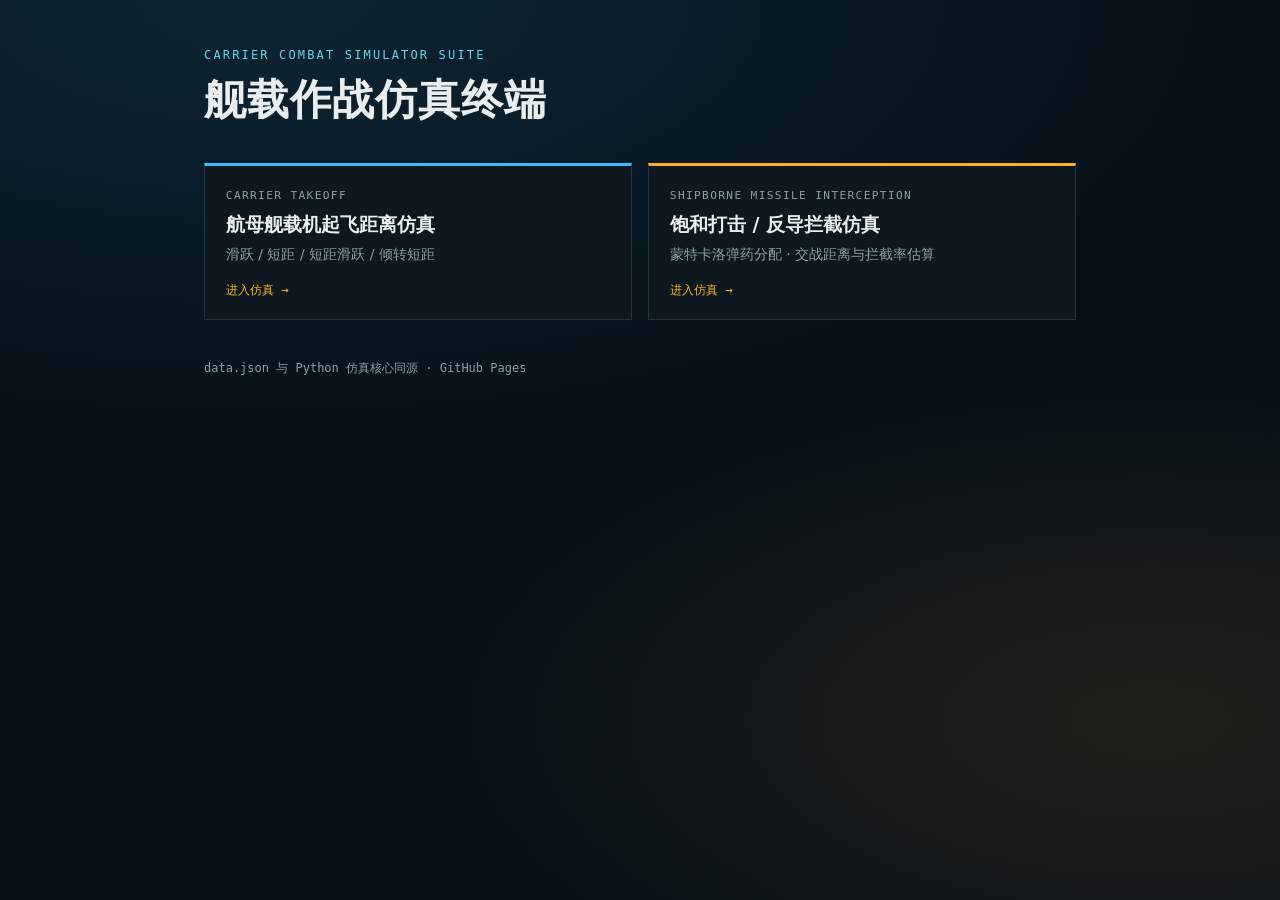
==== commit ff79a811: "update: 饱和打击英文改为 SHIPBORNE MISSILE INTERCEPTION；起飞输出摘要移至第5节右侧。 Co-authored-by: Cursor <cursoragent@c" ====
--- a/docs/index.html
+++ b/docs/index.html
@@ -4,7 +4,7 @@
   <meta charset="UTF-8">
   <meta name="viewport" content="width=device-width, initial-scale=1.0">
   <title>舰载作战仿真终端</title>
-  <link rel="stylesheet" href="css/hub.css?v=2">
+  <link rel="stylesheet" href="css/hub.css?v=3">
 </head>
 <body>
   <div class="hub">
@@ -17,6 +17,6 @@
     </main>
     <footer class="hub-footer">data.json 与 Python 仿真核心同源 · GitHub Pages</footer>
   </div>
-  <script type="module" src="js/hub.js?v=2"></script>
+  <script type="module" src="js/hub.js?v=3"></script>
 </body>
 </html>
--- a/docs/css/hub.css
+++ b/docs/css/hub.css
@@ -84,6 +84,8 @@
   letter-spacing: 0.12em;
   color: var(--muted);
   text-transform: uppercase;
+  line-height: 1.35;
+  word-break: break-word;
 }
 
 .sim-name {
